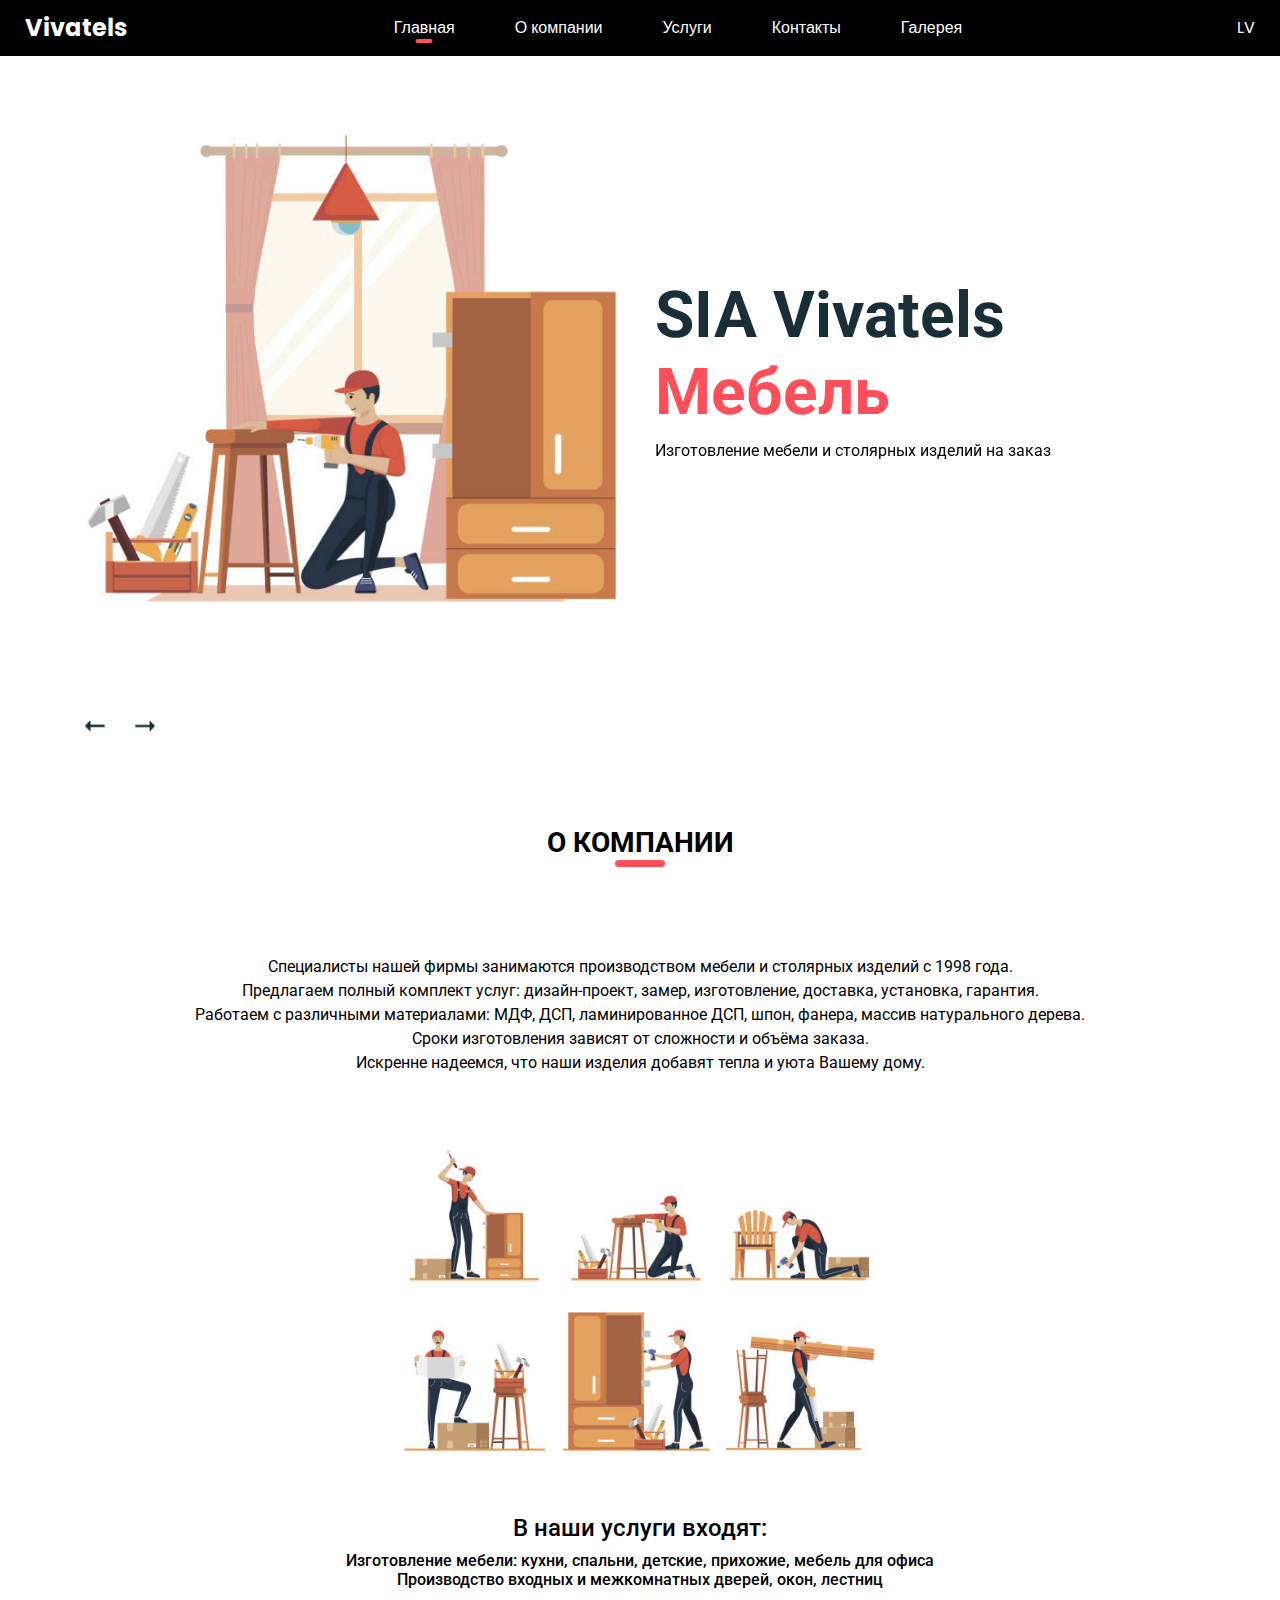
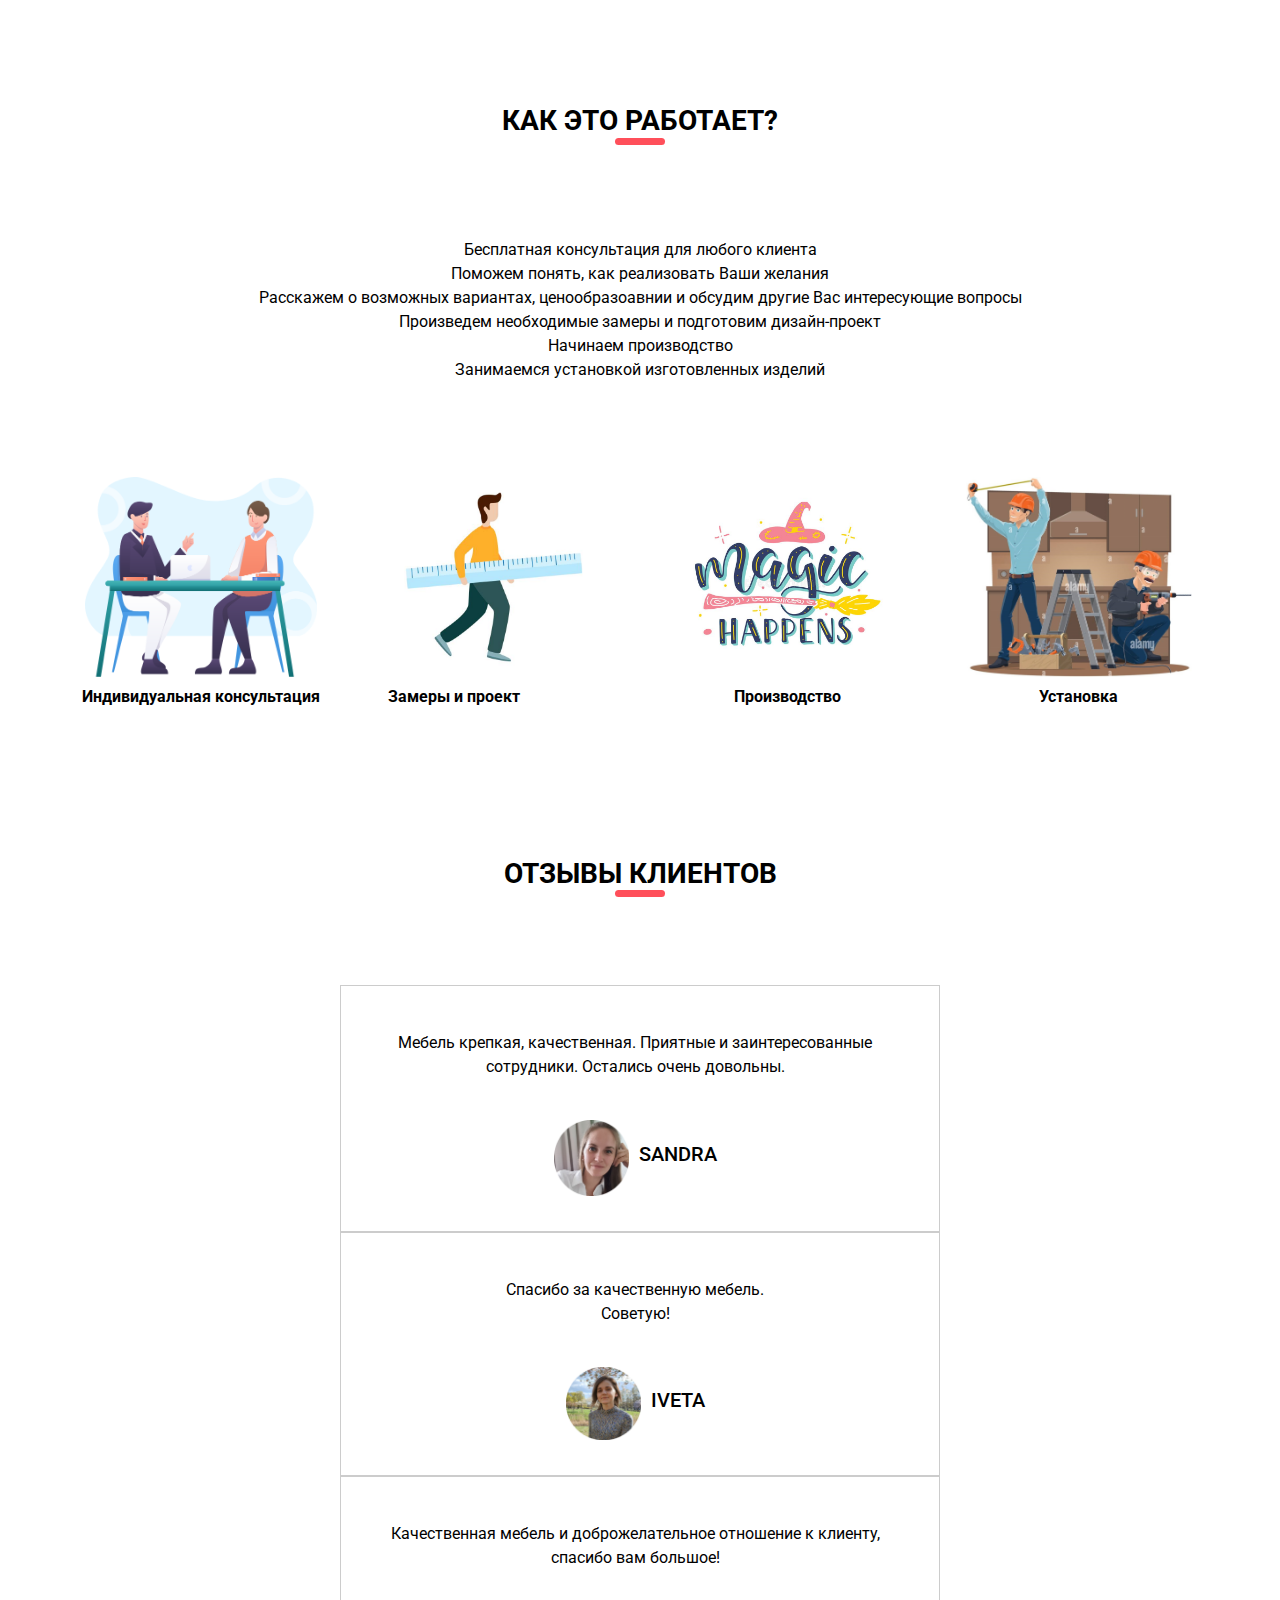
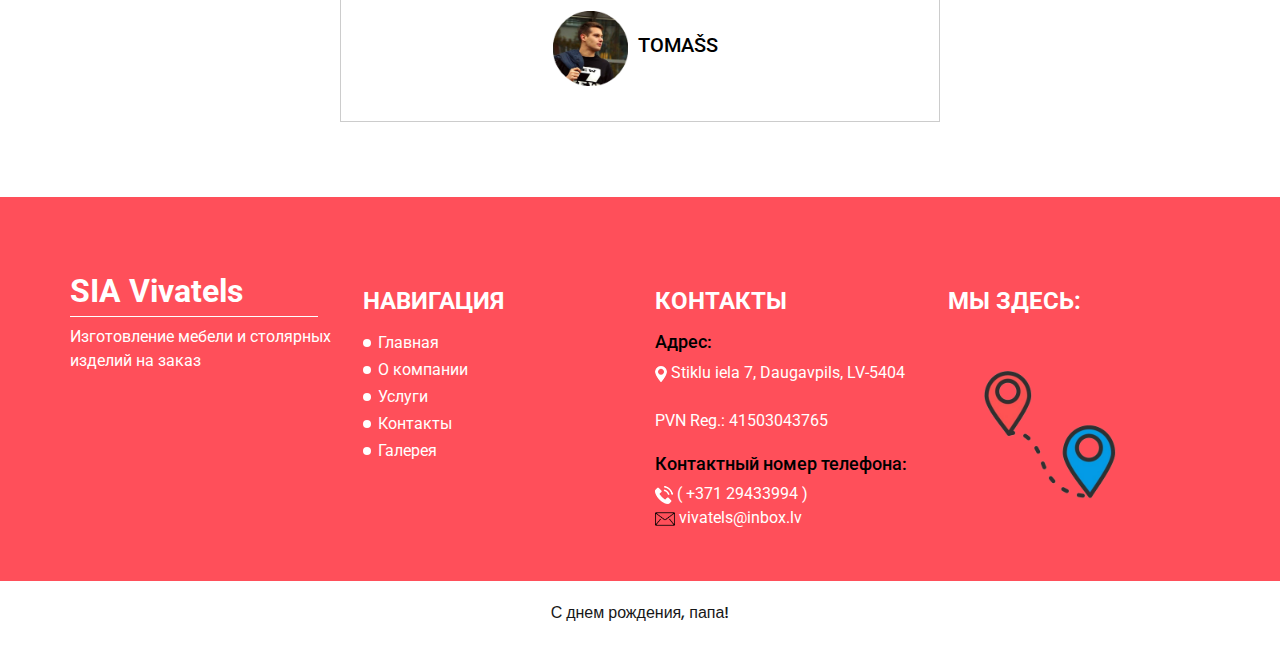
==== ru/index.html @ 7a16589d "File structure change" ====
<!DOCTYPE html>
<html>

<head>
  <!-- Basic -->
  <meta charset="utf-8" />
  <meta http-equiv="X-UA-Compatible" content="IE=edge" />
  <!-- Mobile Metas -->
  <meta name="viewport" content="width=device-width, initial-scale=1, shrink-to-fit=no" />
  <!-- Site Metas -->
  <meta name="keywords" content="" />
  <meta name="description" content="" />
  <meta name="author" content="" />

  <title>Vivatels: изготовление мебели</title>
  <link rel="shortcut icon" type="image/jpg" href="../images/favicon_io/favicon.ico"/>

  <!-- slider stylesheet -->
  <link rel="stylesheet" type="text/css"
    href="https://cdnjs.cloudflare.com/ajax/libs/OwlCarousel2/2.1.3/assets/owl.carousel.min.css" />

  <!-- bootstrap core css -->
  <link rel="stylesheet" type="text/css" href="../css/bootstrap.css" />

  <!-- fonts style -->
  <link href="https://fonts.googleapis.com/css?family=Poppins:400,700|Roboto:400,700&display=swap" rel="stylesheet">
  <!-- Custom styles for this template -->
  <link href="../css/style.css" rel="stylesheet" />
  <!-- responsive style -->
  <link href="../css/responsive.css" rel="stylesheet" />
  

</head>

<body>
  <div class="hero_area">
    <!-- header section strats -->
    <header class="header_section">
      <div class="container-fluid">
        <nav class="navbar navbar-expand-lg custom_nav-container ">
          <a class="navbar-brand" href="index.html">
            <span>
              Vivatels
            </span>
          </a>
          <button class="navbar-toggler ml-auto" type="button" data-toggle="collapse"
            data-target="#navbarSupportedContent" aria-controls="navbarSupportedContent" aria-expanded="false"
            aria-label="Toggle navigation">
            <span class="navbar-toggler-icon"></span>
          </button>

          <div class="collapse navbar-collapse" id="navbarSupportedContent">
            <div class="d-flex mx-auto flex-column flex-lg-row align-items-center">
              <ul class="navbar-nav  ">
                <li class="nav-item active">
                  <a class="nav-link" href="index.html"> Главная <span class="sr-only">(current)</span></a>
                </li>
                <li class="nav-item">
                  <a class="nav-link" href="about.html"> О компании </a>
                </li>
                <li class="nav-item">
                  <a class="nav-link" href="service.html"> Услуги </a>
                </li>
                <li class="nav-item">
                  <a class="nav-link" href="contact.html"> Контакты </a>
                </li>
                <li class="nav-item">
                  <a class="nav-link" href="gallery.html"> Галерея </a>
                </li>

              </ul>
            </div>
          </div>
          <form class="form-inline my-2 my-lg-0 ml-0 ml-lg-4 mb-3 mb-lg-0">
            <a href="../index.html">
            <label class="RULV">LV</label>
          </a>
          </form>
        </nav>
      </div>
    </header>
    <!-- end header section -->
    <!-- slider section -->
    <section class=" slider_section position-relative">
      <div id="carouselExampleControls" class="carousel slide" data-ride="carousel">
        <div class="carousel-inner">
          <div class="carousel-item active">
            <div class="slider_item-box layout_padding2">
              <div class="container">
                <div class="row">
                  <div class="col-md-6">
                    <div class="img-box">
                      <div>
                        <img src="../images/slider-img.jpg" alt="" class="" />
                      </div>
                    </div>
                  </div>
                  <div class="col-md-6">
                    <div class="detail-box">
                      <div>
                        <h1>
                          SIA Vivatels <br>
                          <span>
                            Мебель
                          </span>
                        </h1>
                        <p>
                          Изготовление мебели и столярных изделий на заказ
                        </p>
                      </div>
                    </div>
                  </div>
                </div>
              </div>
            </div>
          </div>
          <div class="carousel-item ">
            <div class="slider_item-box layout_padding2">
              <div class="container">
                <div class="row">
                  <div class="col-md-6">
                    <div class="img-box">
                      <div>
                        <img src="../images/slider-img.jpg" alt="" class="" />
                      </div>
                    </div>
                  </div>
                  <div class="col-md-6">
                    <div class="detail-box">
                      <div>
                        <h1>
                          Качество<br>
                          Аккуратность <br>
                          <span>
                            Индивидуальный подход
                          </span>
                        </h1>
                        <p>
                          Хотите узнать о возможностях, ценах и сроках?<br>
							            Звоните: +371 29433994 или +371 26102723
                        </p>
                      </div>
                    </div>
                  </div>
                </div>
              </div>
            </div>
          </div>
         
      </div>
      <div class="container">
        <div class="slider_nav-box">
          <!--
          <div class="btn-box">
            <a  href="#carouselExampleControls" role="button" data-slide="next">
              Подробнее...
            </a>
            <hr>
          </div>
          -->
          <div class="custom_carousel-control">
            <a class="carousel-control-prev" href="#carouselExampleControls" role="button" data-slide="prev">
              <span class="sr-only">Previous</span>
            </a>
            <a class="carousel-control-next" href="#carouselExampleControls" role="button" data-slide="next">
              <span class="sr-only">Next</span>
            </a>
          </div>
        </div>
      </div>
    </section>
    <!-- end slider section -->
  </div>
  <div class="bg">

    <!-- about section -->
    <section class="about_section layout_padding">
      <div class="container">
        <div class="custom_heading-container">
          <h3 class=" ">
            О компании
          </h3>
        </div>
        <p class="layout_padding2-top">
          Специалисты нашей фирмы занимаются производством мебели и столярных изделий с 1998 года.<br>
          Предлагаем полный комплект услуг: дизайн-проект, замер, изготовление, доставка, установка, гарантия.<br> 
          Работаем с различными материалами: МДФ, ДСП, ламинированное ДСП, шпон, фанера, массив натурального дерева.<br>
          Сроки изготовления зависят от сложности и объёма заказа.<br>
          Искренне надеемся, что наши изделия добавят тепла и уюта Вашему дому. <br>
        </p>

        <div class="img-box layout_padding2">
          <img src="../images/producer.jpg" alt="производство мебели">
        </div>

        <h4>В наши услуги входят:</h4>
        <h6 class="layout_padding2-bottom">
          Изготовление мебели: кухни, спальни, детские, прихожие, мебель для офиса<br>
          Производство входных и межкомнатных дверей, окон, лестниц
        </h6>
      </div>

    </section>


    <!-- end about section -->

    <!-- service section -->

    <section class="service_section layout_padding-bottom">
      <div class="container">
        <div class="custom_heading-container">
          <h3 class=" ">
            Как это работает?
          </h3>
        </div>
        <p class="">
          Бесплатная консультация для любого клиента <br>
          Поможем понять, как реализовать Ваши желания<br>
          Расскажем о возможных вариантах, ценообразоавнии и обсудим другие Вас интересующие вопросы<br>
          Произведем необходимые замеры и подготовим дизайн-проект<br>
          Начинаем производство<br>
		      Занимаемся установкой изготовленных изделий
        </p>
        <div class="service_container ">
          <div class="row">
            <div class="col-md-3">
              <div class="box b-1">
                <div class="img-box">
                  <img src="../images/personal-consultation.png" alt="Individuālā konsultācija">
                </div>
                <div class="detail-box">
                  <h6>
                    Индивидуальная консультация
                  </h6>
				    
                  <p>
                   
                  </p>
                 
                </div>
              </div>
            </div>
            <div class="col-md-3">
              <div class="box b-2">
                <div class="img-box">
                  <img src="../images/measure.jpg" alt="">
                </div>
                <div class="detail-box">
                  <h6>
                    Замеры и проект
                  </h6>
				   
                  <p>
                   
                  </p>
                  
                </div>
              </div>
            </div>
            <div class="col-md-3">
              <div class="box b-3">
                <div class="img-box">
                  <img src="../images/magic.jpg" alt="">
                </div>
                <div class="detail-box">
                  <h6>
                    Производство
                  </h6>
				   
                  <p>
                    
                  </p>
                  
                </div>
              </div>
            </div>
            <div class="col-md-3">
              <div class="box b-4">
                <div class="img-box">
                  <img src="../images/install.jpg" alt="">
                </div>
                <div class="detail-box">
                  <h6>
                    Установка
                  </h6>
				   
                  <p>
                    
                  </p>
                 
                </div>
              </div>
            </div>
          </div>
        </div>
      </div>
    </section>

    <!-- end service section -->


    <section class="client_section layout_padding-bottom">
      <div class="container">
        <div class="custom_heading-container">
          <h3 class=" ">
            Отзывы клиентов
          </h3>
        </div>
        <div class="layout_padding2-top">
		
		  <div class="client_container">
            <div class="detail-box">
              <p>
                Мебель крепкая, качественная. Приятные и заинтересованные сотрудники. Остались очень довольны.
              </p>
            </div>
            <div class="client_id">
              <div class="img-box">
                <img src="../images/Sandra.png" alt="">
              </div>
              <div class="name">
                <h5>
                  Sandra
                </h5>
              </div>
            </div>
          </div>
		  
          <div class="client_container">
            <div class="detail-box">
              <p>
                Спасибо за качественную мебель.<br>Советую!
              </p>
            </div>
            <div class="client_id">
              <div class="img-box">
                <img src="../images/Iveta.png" alt="">
              </div>
              <div class="name">
                <h5>
                  Iveta
                </h5>
              </div>
            </div>
          </div>
		  
		  <div class="client_container">
            <div class="detail-box">
              <p>
                Качественная мебель и доброжелательное отношение к клиенту, спасибо вам большое!
              </p>
            </div>
            <div class="client_id">
              <div class="img-box">
                <img src="../images/Tomass.png" alt="">
              </div>
              <div class="name">
                <h5>
                  Tomašs
                </h5>
              </div>
            </div>
          </div>
		  
        </div>
      </div>
    </section>
   <!-- info section -->
<section class="info_section layout_padding">
  <div class="container">
    <div class="row">

      <div class="col-md-3">

        <div class="info-logo">
          <h2>
            SIA Vivatels
          </h2>
          <p>
            Изготовление мебели и столярных изделий на заказ
          </p>
        </div>

      </div>

      <div class="col-md-3">
        <div class="info-nav">
          <h4>
            Навигация
          </h4>
          <ul>
            <li>
              <a href="index.html">
                Главная
              </a>
            </li>
            <li>
              <a href="about.html">
                О компании
              </a>
            </li>
            <li>
              <a href="service.html">
                Услуги
              </a>
            </li>
            <li>
              <a href="contact.html">
                Контакты
              </a>
            </li>
            <li>
              <a href="gallery.html">
                Галерея
              </a>
            </li>
          </ul>
        </div>
      </div>
      <div class="col-md-3">
        <div class="info-contact">
          <h4>
            Контакты
          </h4>
          <div class="location">
            <h6>
              Адрес:
            </h6>
            <a href="https://www.google.com/maps/place/SIA+Vivatels/@55.8709194,26.5593702,17z/data=!4m12!1m6!3m5!1s0x46c295a8ee95d4f1:0xb85a6a1038e2b0cc!2sSIA+Vivatels!8m2!3d55.8708924!4d26.5616801!3m4!1s0x46c295a8ee95d4f1:0xb85a6a1038e2b0cc!8m2!3d55.8708924!4d26.5616801"
            target="_blank">
              <img src="../images/location.png" alt="">
              <span>
                Stiklu iela 7, Daugavpils, LV-5404<br><br>
      PVN Reg.: 41503043765
              </span>
            </a>
          </div>
          <div class="call">
            <h6>
              Контактный номер телефона:
            </h6>
            <a href="tel:+37129433994">
              <img src="../images/telephone.png" alt="">
              <span>
                ( +371 29433994 )
              </span>
            </a>
            <br>
            <a href="mailto:vivatels@inbox.lv?subject=vivatels.lv&body=Labdien!%0D%0A...">
              <img src="../images/email.png" alt="" width="20px" height="20px">
              <span>
                vivatels@inbox.lv
              </span>
            </a>
          </div>
        </div>
      </div>

      <div class="col-md-3">
        <a href="https://www.google.com/maps/place/SIA+Vivatels/@55.8709194,26.5593702,17z/data=!4m12!1m6!3m5!1s0x46c295a8ee95d4f1:0xb85a6a1038e2b0cc!2sSIA+Vivatels!8m2!3d55.8708924!4d26.5616801!3m4!1s0x46c295a8ee95d4f1:0xb85a6a1038e2b0cc!8m2!3d55.8708924!4d26.5616801"
        target="_blank">
        <h4>
          Мы здесь:
        </h4>
          <img src="../images/route.png" alt="Route png" height="200px">
        </a>
       </div>

    </div>
  </div>
</section>

<!-- end info_section -->

    <!-- footer section -->
    <section class="container-fluid footer_section">
	
      <p>
       С днем рождения, папа!
      </p>
    </section>
    <!-- footer section -->

    <script type="text/javascript" src="../js/jquery-3.4.1.min.js"></script>
    <script type="text/javascript" src="../js/bootstrap.js"></script>
</body>

</html>
---- css/style.css ----
body {
  font-family: 'Roboto', sans-serif;
  color: #000000;
  background-color: #ffffff;
}

.layout_padding {
  padding-top: 75px;
}

.layout_padding2 {
  padding: 45px 0;
}

.layout_padding2-top {
  padding-top: 45px;
}

.layout_padding2-bottom {
  padding-bottom: 45px;
}

.layout_padding-top {
  padding-top: 75px;
}

.layout_padding-bottom {
  padding-bottom: 75px;
}

.custom_heading-container {
  display: -webkit-box;
  display: -ms-flexbox;
  display: flex;
  -webkit-box-pack: center;
      -ms-flex-pack: center;
          justify-content: center;
}

.custom_heading-container h3 {
  text-transform: uppercase;
  font-weight: bold;
  color: #000000;
  position: relative;
}

.custom_heading-container h3::before {
  content: "";
  position: absolute;
  bottom: -7px;
  left: 50%;
  width: 50px;
  height: 7px;
  -webkit-transform: translateX(-50%);
          transform: translateX(-50%);
  background-color: #ff4f5a;
  border-radius: 15px;
}

.btn-box {
  display: -webkit-box;
  display: -ms-flexbox;
  display: flex;
  -webkit-box-align: center;
      -ms-flex-align: center;
          align-items: center;
  -webkit-box-pack: center;
      -ms-flex-pack: center;
          justify-content: center;
  font-family: "Poppins", sans-serif;
}

.btn-box a {
  color: #1d1d1d;
  margin-right: 15px;
  font-size: 18px;
}

.btn-box hr {
  width: 75px;
  height: 1.2px;
  border: none;
  background-color: #464646;
  margin: 0;
}

/*header section*/
.sub_page .hero_area {
  height: auto;
}

.hero_area.sub_pages {
  height: auto;
}

.header_section {
  background-color: #000000;
  font-family: "Poppins", sans-serif;
}

.header_section .container-fluid {
  padding-right: 25px;
  padding-left: 25px;
}

.header_section .nav_container {
  margin: 0 auto;
}

.RULV {
  color:#ffffff;
}

.RULV:hover {
  color:#ff4f5a;
}

.custom_nav-container .navbar-nav .nav-item .nav-link {
  padding: 10px 30px;
  color: #ffffff;
  text-align: center;
  position: relative;
}

.custom_nav-container .navbar-nav .nav-item .nav-link::before {
  content: "";
  display: none;
  position: absolute;
  bottom: 7px;
  left: 50%;
  width: 17px;
  height: 4px;
  -webkit-transform: translateX(-50%);
          transform: translateX(-50%);
  background-color: #ff4f5a;
  border-radius: 5px;
}

.custom_nav-container .navbar-nav .nav-item .nav-link:hover::before {
  display: block;
}

.custom_nav-container .navbar-nav .nav-item.active a::before {
  display: block;
}

a,
a:hover,
a:focus {
  text-decoration: none;
}

a:hover,
a:focus {
  color: initial;
}

.btn,
.btn:focus {
  outline: none !important;
  -webkit-box-shadow: none;
          box-shadow: none;
}

.custom_nav-container .nav_search-btn {
  background-image: url(../images/search-icon.png);
  background-size: 22px;
  background-repeat: no-repeat;
  background-position-y: 7px;
  width: 35px;
  height: 35px;
  padding: 0;
  border: none;
}

.navbar-brand {
  display: -webkit-box;
  display: -ms-flexbox;
  display: flex;
  -webkit-box-align: center;
      -ms-flex-align: center;
          align-items: center;
}

.navbar-brand img {
  width: 45px;
  margin-right: 5px;
}

.navbar-brand span {
  font-weight: bold;
  font-size: 24px;
  color: #ffffff;
}

.custom_nav-container {
  z-index: 99999;
  padding: 5px 0;
}

.custom_nav-container .navbar-toggler {
  outline: none;
}

.custom_nav-container .navbar-toggler .navbar-toggler-icon {
  background-image: url(../images/menu.png);
  background-size: 42px;
}

/*end header section*/
/* slider section */
.slider_section .row {
  -webkit-box-align: center;
      -ms-flex-align: center;
          align-items: center;
}

.slider_section .img-box img {
  width: 100%;
}

.slider_section .detail-box h1 {
  font-weight: bold;
  font-size: 4rem;
  color: #1a2e35;
}

.slider_section .detail-box h1 span {
  color: #ff4f5a;
}

.slider_section .slider_nav-box {
  display: -webkit-box;
  display: -ms-flexbox;
  display: flex;
  -webkit-box-pack: justify;
      -ms-flex-pack: justify;
          justify-content: space-between;
  -webkit-box-align: center;
      -ms-flex-align: center;
          align-items: center;
}

.slider_section .slider_nav-box .custom_carousel-control {
  display: -webkit-box;
  display: -ms-flexbox;
  display: flex;
}

.slider_section .carousel-control-prev,
.slider_section .carousel-control-next {
  position: unset;
  width: 50px;
  height: 50px;
  opacity: 1;
  background-repeat: no-repeat;
  background-size: 20px;
  background-position: center;
}

.slider_section .carousel-control-prev {
  left: 2%;
  background-image: url(../images/left-arrow-black.png);
}

.slider_section .carousel-control-prev:hover {
  background-image: url(../images/left-arrow.png);
}

.slider_section .carousel-control-next {
  right: 2%;
  background-image: url(../images/right-arrow-black.png);
}

.slider_section .carousel-control-next:hover {
  background-image: url(../images/right-arrow.png);
}

/* end slider section */
.bg {
  background-image: url(../images/bg.jpg);
  background-size: cover;
}

.about_section {
  text-align: center;
}

.about_section .img-box img {
  width: 500px;
}

.service_section {
  text-align: center;
  position: relative;
}

.service_section .custom_heading-container {
  margin-top: 70px;
  margin-bottom: 15px;
}

.service_section .service_container {
  padding: 45px 0 45px 0;
}

.service_section .box.b-2 .detail-box {
  width: 60%;
  text-align: right;
 /* overflow: hidden;*/
}

.service_section .box.b-2 .detail-box p {
  height: 52px;
 /* overflow: hidden;*/
}

.service_section .box.b-2 .detail-box a {
  min-width: 100px;
}

.service_section .box.b-3 .detail-box {
  width: 70%;
  margin-left: auto;
 /* overflow: hidden;*/
  text-align: left;
}

.service_section .box.b-3 .detail-box p {
  height: 52px;
 /* overflow: hidden;*/
}

.service_section .box.b-3 .detail-box a {
  min-width: 100px;
}

.service_section .img-box img {
  height: 200px;
}

.service_section .detail-box {
  height: 50px;
  margin-top: 10px;
}

.service_section .detail-box h6 {
  font-weight: bold;
}

.service_section .detail-box .btn-box a {
  color: #ff4f5a;
}

.service_section .detail-box .btn-box hr {
  background-color: #ff4f5a;
}

.service_section p{
  margin-top: 50px;
  margin-bottom: 50px;
}

.work_section {
  background-color: #ff4f5a;
}

.work_section .custom_heading-container h3 {
  color: #ffffff;
}

.work_section .custom_heading-container h3::before {
  background-color: #ffffff;
}

.work_section .work_container {
  display: -webkit-box;
  display: -ms-flexbox;
  display: flex;
  -webkit-box-pack: center;
      -ms-flex-pack: center;
          justify-content: center;
  text-align: center;
  -ms-flex-wrap: wrap;
      flex-wrap: wrap;
  padding: 45px 0;
}

.work_section .work_container .box {
  width: 275px;
  height: 275px;
  display: -webkit-box;
  display: -ms-flexbox;
  display: flex;
  -webkit-box-orient: vertical;
  -webkit-box-direction: normal;
      -ms-flex-direction: column;
          flex-direction: column;
  -webkit-box-align: center;
      -ms-flex-align: center;
          align-items: center;
  padding: 35px 0 20px 0;
  background-color: #ffffff;
  border-radius: 5px;
  margin: 45px 10px;
  -webkit-box-shadow: 0 0 8px 0px rgba(0, 0, 0, 0.1);
          box-shadow: 0 0 8px 0px rgba(0, 0, 0, 0.1);
}

.work_section .work_container .box .img-box {
  width: 150px;
}

.work_section .work_container .box .img-box img {
  width: 100%;
}

.work_section .work_container .box .name {
  margin-top: 10px;
}

.work_section .work_container .box.b-1, .work_section .work_container .box.b-3 {
  -webkit-animation: odd-box-animate 2s infinite;
          animation: odd-box-animate 2s infinite;
}

.work_section .work_container .box.b-2, .work_section .work_container .box.b-4 {
  -webkit-animation: even-box-animate 2s infinite;
          animation: even-box-animate 2s infinite;
}

@-webkit-keyframes odd-box-animate {
  0% {
    -webkit-transform: translateY(45px);
            transform: translateY(45px);
  }
  50% {
    -webkit-transform: translateY(-45px);
            transform: translateY(-45px);
  }
  100% {
    -webkit-transform: translateY(45px);
            transform: translateY(45px);
  }
}

@keyframes odd-box-animate {
  0% {
    -webkit-transform: translateY(45px);
            transform: translateY(45px);
  }
  50% {
    -webkit-transform: translateY(-45px);
            transform: translateY(-45px);
  }
  100% {
    -webkit-transform: translateY(45px);
            transform: translateY(45px);
  }
}

@-webkit-keyframes even-box-animate {
  0% {
    -webkit-transform: translateY(-45px);
            transform: translateY(-45px);
  }
  50% {
    -webkit-transform: translateY(45px);
            transform: translateY(45px);
  }
  100% {
    -webkit-transform: translateY(-45px);
            transform: translateY(-45px);
  }
}

@keyframes even-box-animate {
  0% {
    -webkit-transform: translateY(-45px);
            transform: translateY(-45px);
  }
  50% {
    -webkit-transform: translateY(45px);
            transform: translateY(45px);
  }
  100% {
    -webkit-transform: translateY(-45px);
            transform: translateY(-45px);
  }
}

.work_section .btn-box a {
  color: #ffffff;
}

.work_section .btn-box hr {
  background-color: #ffffff;
}

.contact_section input,
.contact_section select {
  width: 100%;
  border: 0;
  padding: 12px 12px;
  background-color: #f2f2f2;
  outline: none;
  margin: 10px 0;
}

.contact_section button{
  margin-bottom: 50px;
}

.contact_section input::-webkit-input-placeholder,
.contact_section select::-webkit-input-placeholder {
  color: #3a3a3a;
}

.contact_section input:-ms-input-placeholder,
.contact_section select:-ms-input-placeholder {
  color: #3a3a3a;
}

.contact_section input::-ms-input-placeholder,
.contact_section select::-ms-input-placeholder {
  color: #3a3a3a;
}

.contact_section input::placeholder,
.contact_section select::placeholder {
  color: #3a3a3a;
}

.contact_section button {
  background-color: #ff4f5a;
  padding: 12px 55px;
  outline: none;
  border: none;
  border: 1px solid #ff4f5a;
  color: #fff;
  margin-top: 25px;
}

.contact_section button:hover {
  color: #ff4f5a;
  background-color: transparent;
}

.client_section .client_container {
  display: -webkit-box;
  display: -ms-flexbox;
  display: flex;
  -webkit-box-orient: vertical;
  -webkit-box-direction: normal;
      -ms-flex-direction: column;
          flex-direction: column;
  -webkit-box-align: center;
      -ms-flex-align: center;
          align-items: center;
  width: 600px;
  border: 1px solid #cccccc;
  padding: 45px 35px 35px 25px;
  background-color: #ffffff;
  margin: 0 auto;
}

.client_section .client_container .detail-box p {
  text-align: center;
}

.client_section .client_container .client_id {
  display: -webkit-box;
  display: -ms-flexbox;
  display: flex;
  -webkit-box-align: center;
      -ms-flex-align: center;
          align-items: center;
  margin-top: 25px;
}

.client_section .client_container .client_id .img-box {
  width: 75px;
  margin-right: 10px;
}

.client_section .client_container .client_id .img-box img {
  width: 100%;
}

.client_section .client_container .client_id .name h5 {
  text-transform: uppercase;
}

.client_section .client_container .client_id .name h6 {
  color: #ff4f5a;
}

.info_section {
  background-color: #ff4f5a;
  color: #ffffff;
}

.info_section .container{
  padding-bottom: 50px;
}

.info_section a {
  color: #ffffff;
}

.info_section h4 {
  text-transform: uppercase;
  margin-top: 15px;
  margin-bottom: 15px;
  font-weight: bold;
}

.info_section .info-logo h2 {
  font-weight: bold;
  font-size: 2rem;
  border-bottom: 1px solid #ffffff;
  padding-bottom: 5px;
  margin-right: 15px;
}

.info_section .info-nav ul {
  padding-left: 15px;
}

.info_section .info-nav ul li {
  list-style-type: none;
  position: relative;
  margin: 3px 0;
}

.info_section .info-nav ul li::before {
  content: "";
  width: 8px;
  height: 8px;
  background-color: #ffffff;
  position: absolute;
  top: 50%;
  left: -15px;
  -webkit-transform: translateY(-50%);
          transform: translateY(-50%);
  border-radius: 100%;
}

.info_section .info-contact h6 {
  color: #000000;
  font-size: 18px;
}

.info_section .info-contact .call {
  margin-top: 20px;
}

.info_section .discover ul {
  padding: 0;
}

.info_section .discover ul li {
  list-style-type: none;
  margin: 5px 0;
}

/* footer section*/
.footer_section {
  background-color: #ffffff;
  padding: 20px;
  font-family: "Poppins", sans-serif;
  font-weight: 500;
}

.footer_section p {
  color: #171717;
  margin: 0;
  text-align: center;
}

.footer_section a {
  color: #171717;
}

/* end footer section*/

/* gallery section*/

.gallery img
{
   
   max-height: 400px;
   max-width: 370px;
   border-radius: 10%;
   padding: 7px;
   transition: 0.5s;
   cursor: pointer;
}

.gallery img:hover
{
   transform: scale(1.1);
}

.gallery {
  margin: 30px auto;
  width: 100%;
  display: grid;
  grid-template-columns: repeat(3,1fr);
  margin-bottom: 50px;
}

.top-content{
  background-color: lightgray;
  border-radius: 5%;
  height: 60px;
  
  border-radius: 5px;
  box-shadow: 3px 3px 5px lightslategray;
  padding-bottom: 50px;
}

h3{
  margin-bottom: 50px;
}

.top-content label{
  display: inline-block;
  height: 100%;
  padding: 0 0px;
  margin: 0 50px;
  line-height: 60px;
  align-items: center;
  font-size: 15px;
  cursor: pointer;
  transition: .3s;
  font-weight: bold;
}

.top-content label:hover{
  color:white;
}

.pic{
  position: relative;
  
}

.pic img{
  width: 100%;
  height: 100%;
}


/* end gallery section*/
/*# sourceMappingURL=style.css.map */
---- css/responsive.css ----
@media (max-width: 1520px) {
    .gallery {
        grid-template-columns: repeat(2,1fr);
      }
        .top-content{
            display: grid;
            grid-template-columns: repeat(3,1fr);
            height: 100px;
            width: 80%;
            margin: auto;
            margin-bottom: 30px;
          }
          
    .top-content label{
        display: grid;
        height: 20%;
        line-height: 30px;
        padding: 5px;
    
      }
}

@media (max-width: 992px) {
    h6{
        /*
            for about page
        */
        text-align: center;
    }
    .gallery {
        grid-template-columns: repeat(2,1fr);
      }
        .top-content{
            display: grid;
            grid-template-columns: repeat(2,1fr);
            height: 130px;
            width: 90%;
            margin: auto;
            margin-bottom: 30px;
          }
          
    .top-content label{
        display: grid;
        height: 20%;
        line-height: 20px;
        padding: 5px;
    
      }

    .custom_nav-container .nav_search-btn {
        display: none;
    }

    .service_section::before {
        bottom: 45px;
    }

    .service_section .service_container {
        padding: 45px 0 125px 0;
    }



    .service_section .box.b-2 .detail-box {
        width: auto;
    }

    .service_section .box.b-3 .detail-box {
        width: auto;
    }


}

@media (max-width: 768px) {
    .slider_section .detail-box {
        text-align: center;
        margin-top: 25px;
    }

    .info_section .col-md-3 {
        text-align: center;
    }

    .info_section .col-md-3:not(:nth-last-child(1)) {
        margin-bottom: 35px;
    }

    .service_section .box.b-1 .detail-box {
        text-align: left;
    }

    .service_section .box.b-4 .detail-box {
        text-align: right;
    }

    .service_section .box {
        margin: 25px 0;
    }

    .info_section .info-nav ul {
        display: flex;
        flex-direction: column;
        align-items: center;
    }

    .client_section .client_container {
        width: 100%;
    }
}

@media (max-width: 576px) {

.gallery {
    grid-template-columns: repeat(1,1fr);
  }
    .top-content{
        display: grid;
        grid-template-columns: repeat(1,1fr);
        height: 180px;
        width: 60%;
        margin: auto;
        margin-bottom: 30px;
      }
      
.top-content label{
    display: grid;
    height: 20%;
    line-height: 20px;

  }
    .slider_section .detail-box h1 {
        font-size: 3.5rem;
    }

    .about_section .img-box img {
        width: 100%;
    }

    @keyframes odd-box-animate {
        0% {
            transform: translateY(25px);
        }

        50% {
            transform: translateY(-25px);
        }

        100% {
            transform: translateY(25px);
        }
    }

    @keyframes even-box-animate {
        0% {
            transform: translateY(-25px);
        }

        50% {
            transform: translateY(25px);
        }

        100% {
            transform: translateY(-25px);
        }
    }

    .work_section .work_container .box.b-1,
    .work_section .work_container .box.b-3,
    .work_section .work_container .box.b-2,
    .work_section .work_container .box.b-4 {
        animation-duration: 1.5s;
    }
}

@media (max-width: 480px) {}

@media (max-width: 420px) {
    
    .slider_section .detail-box h1 {
        font-size: 3rem;
    }

    .custom_heading-container h3 {

        text-transform: uppercase;
        font-weight: bold;
        color: #000000;
        position: relative;

    }

    .custom_heading-container h3 {
        font-size: 1.5rem;
    }
}

@media (max-width: 360px) {
    
}

@media (min-width: 1200px) {
    .container {
        max-width: 1170px;
    }
}
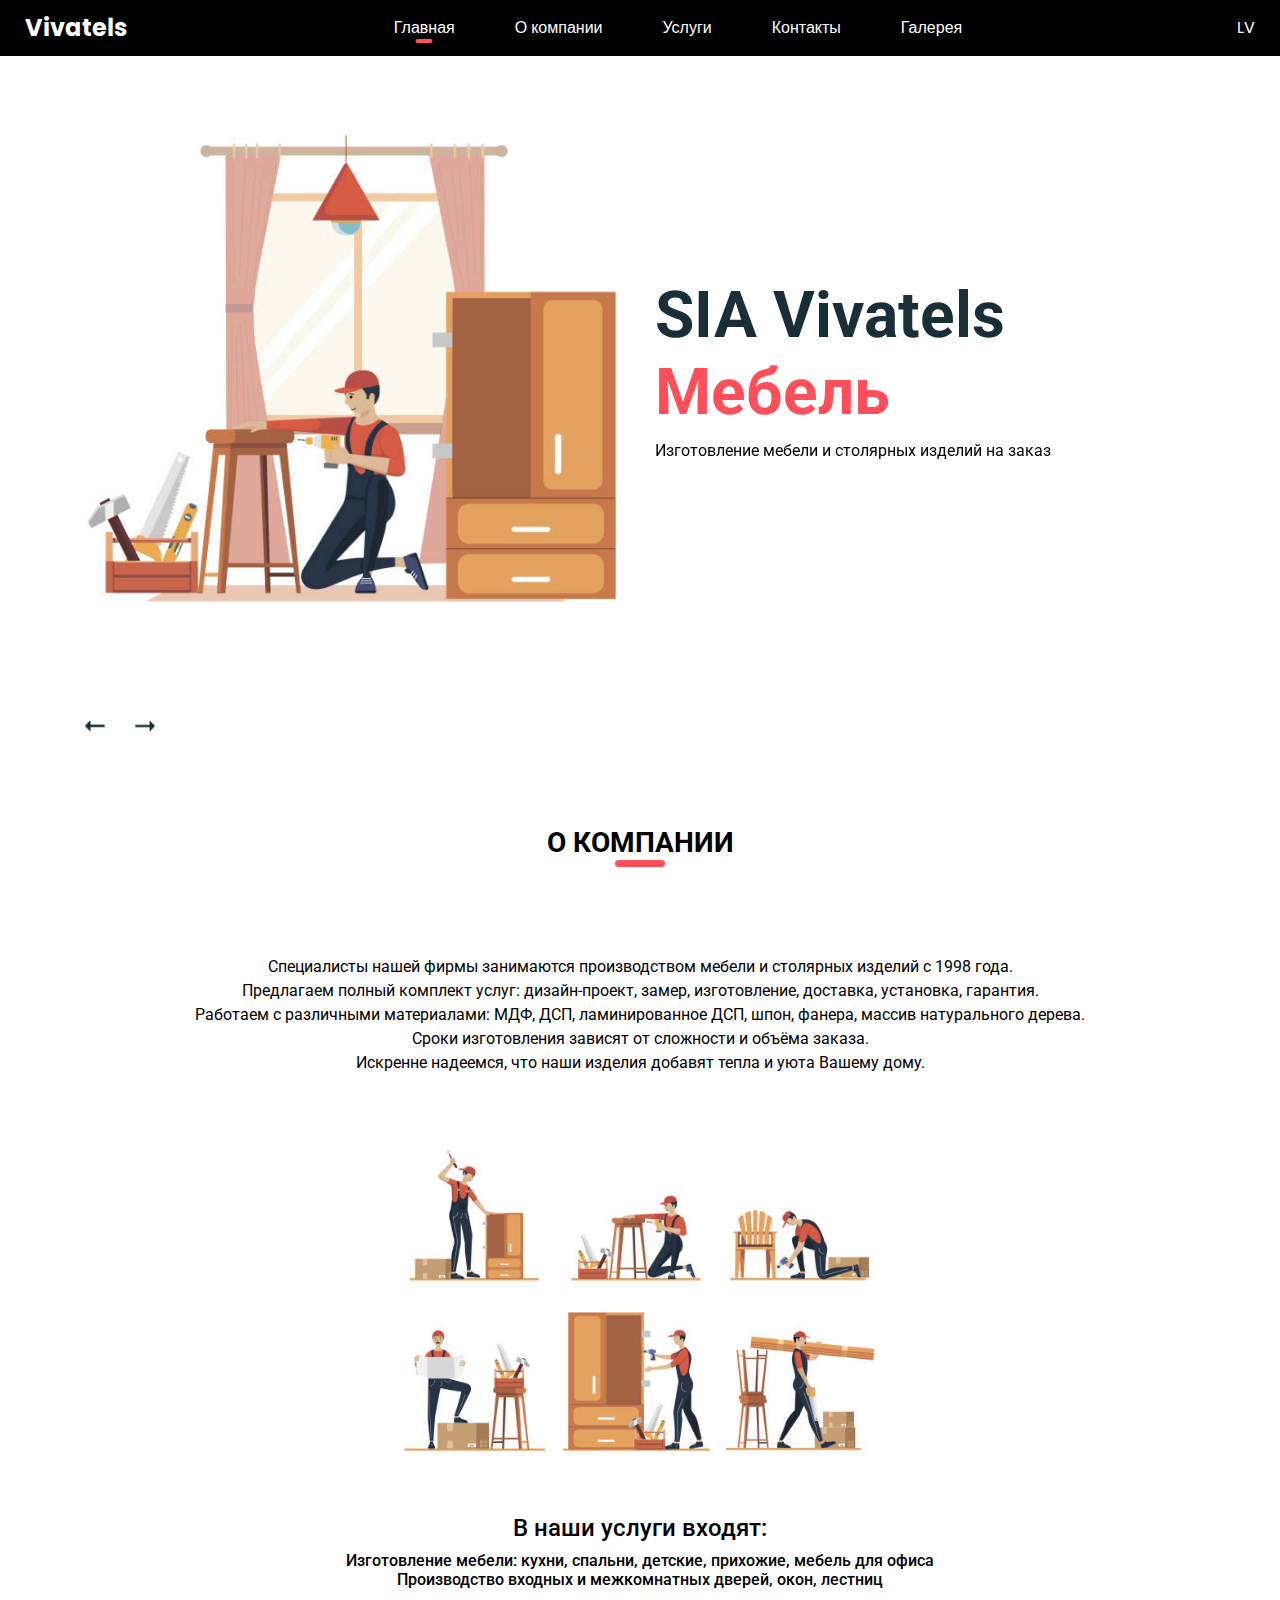
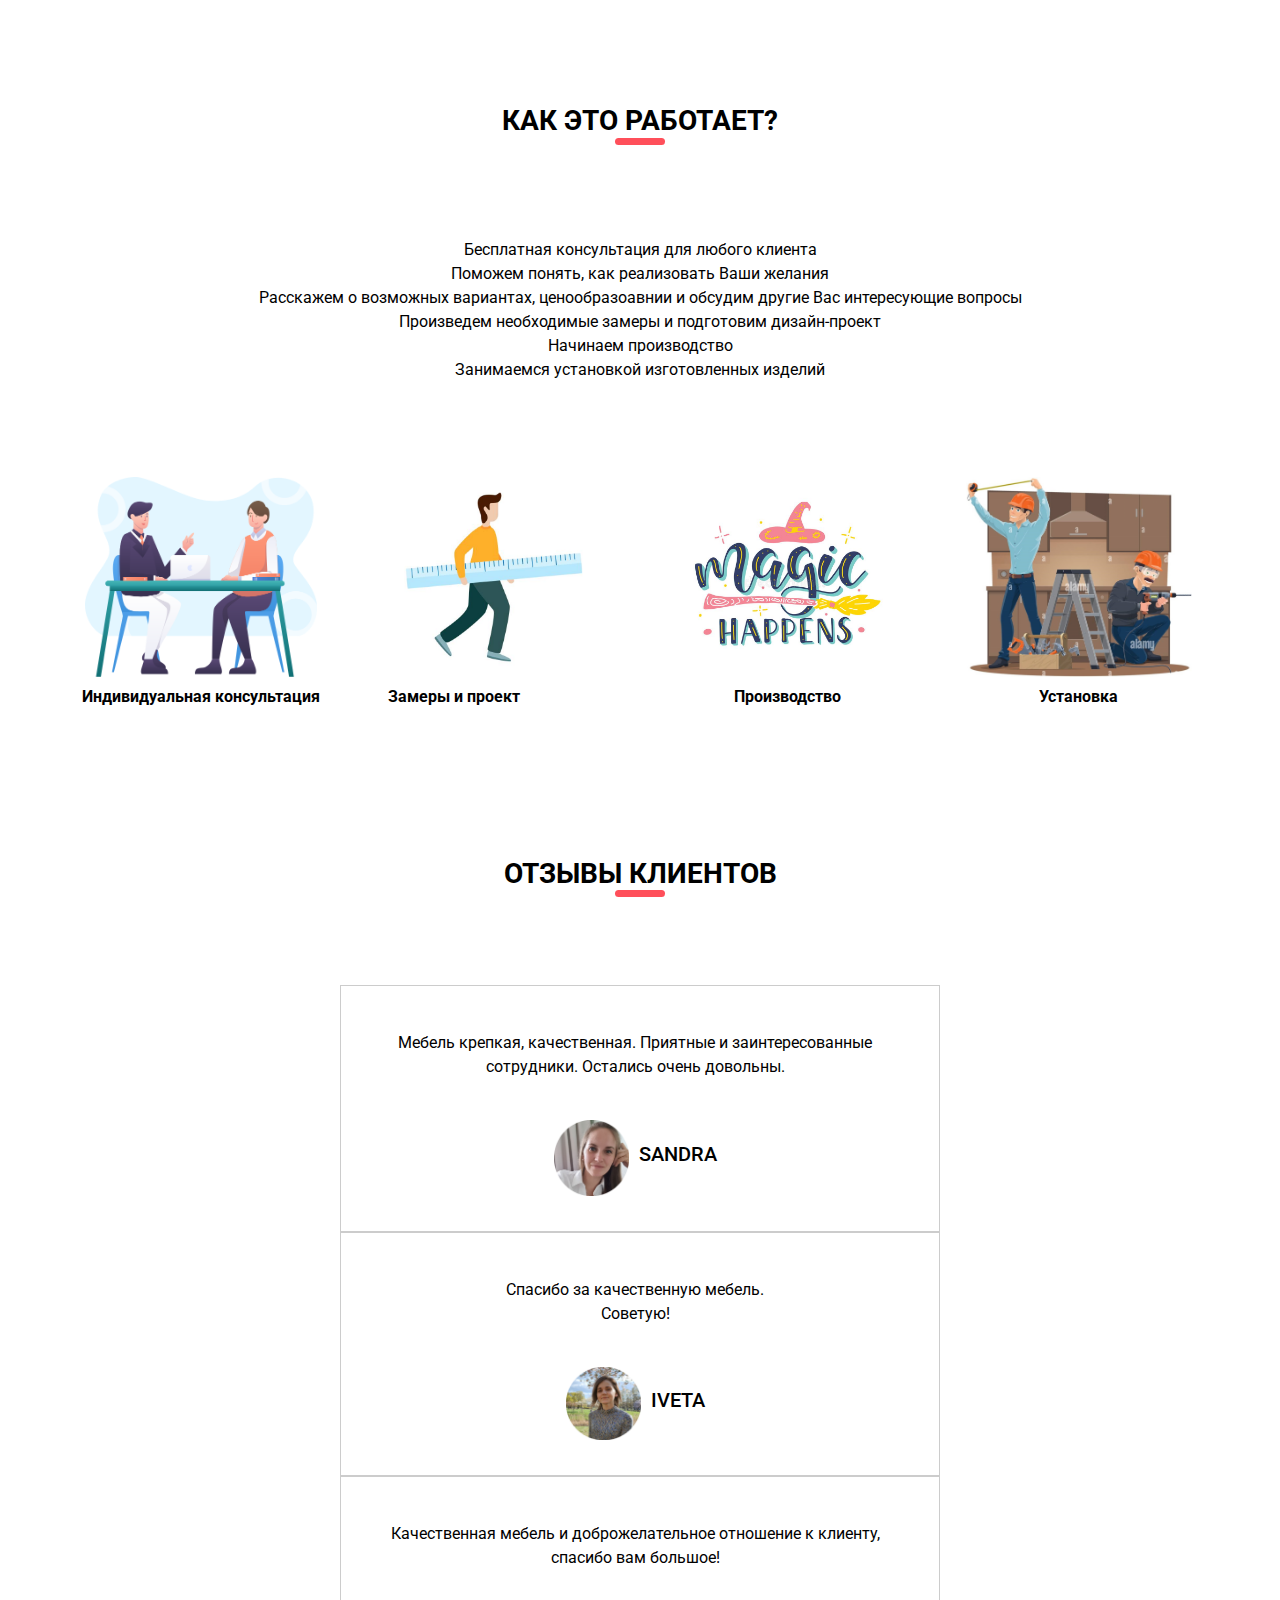
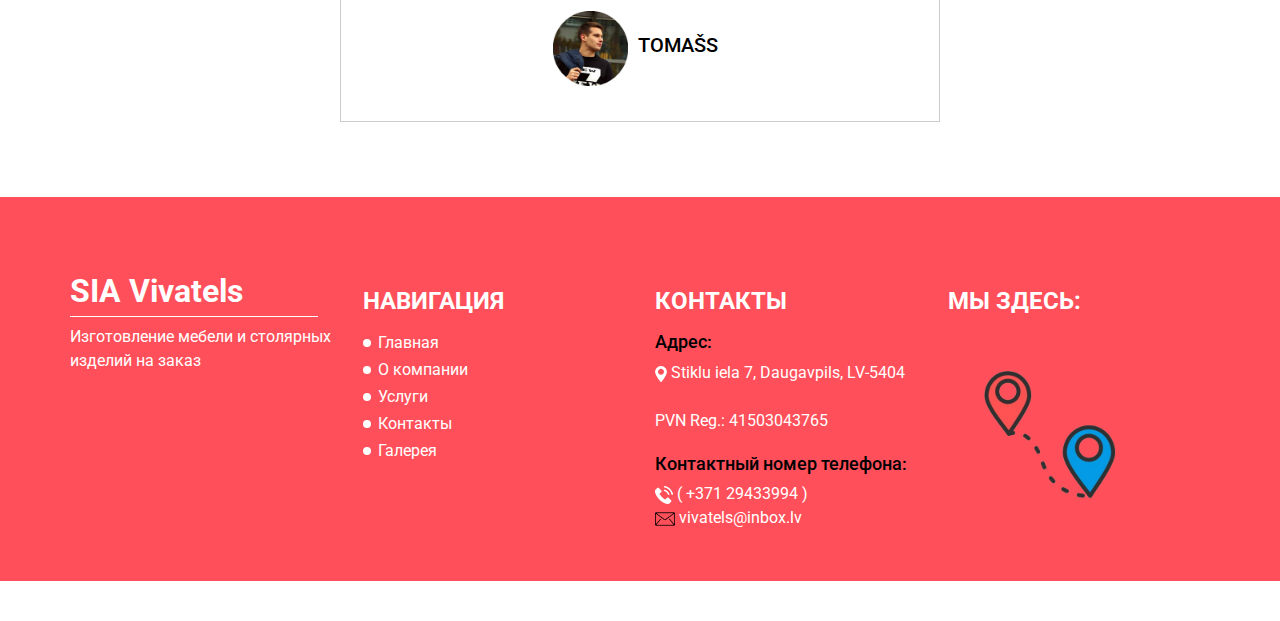
==== commit 7911c9dd: ""Happy Birthday, Dad!" removed" ====
--- a/ru/index.html
+++ b/ru/index.html
@@ -477,7 +477,7 @@
     <section class="container-fluid footer_section">
 	
       <p>
-       С днем рождения, папа!
+       
       </p>
     </section>
     <!-- footer section -->
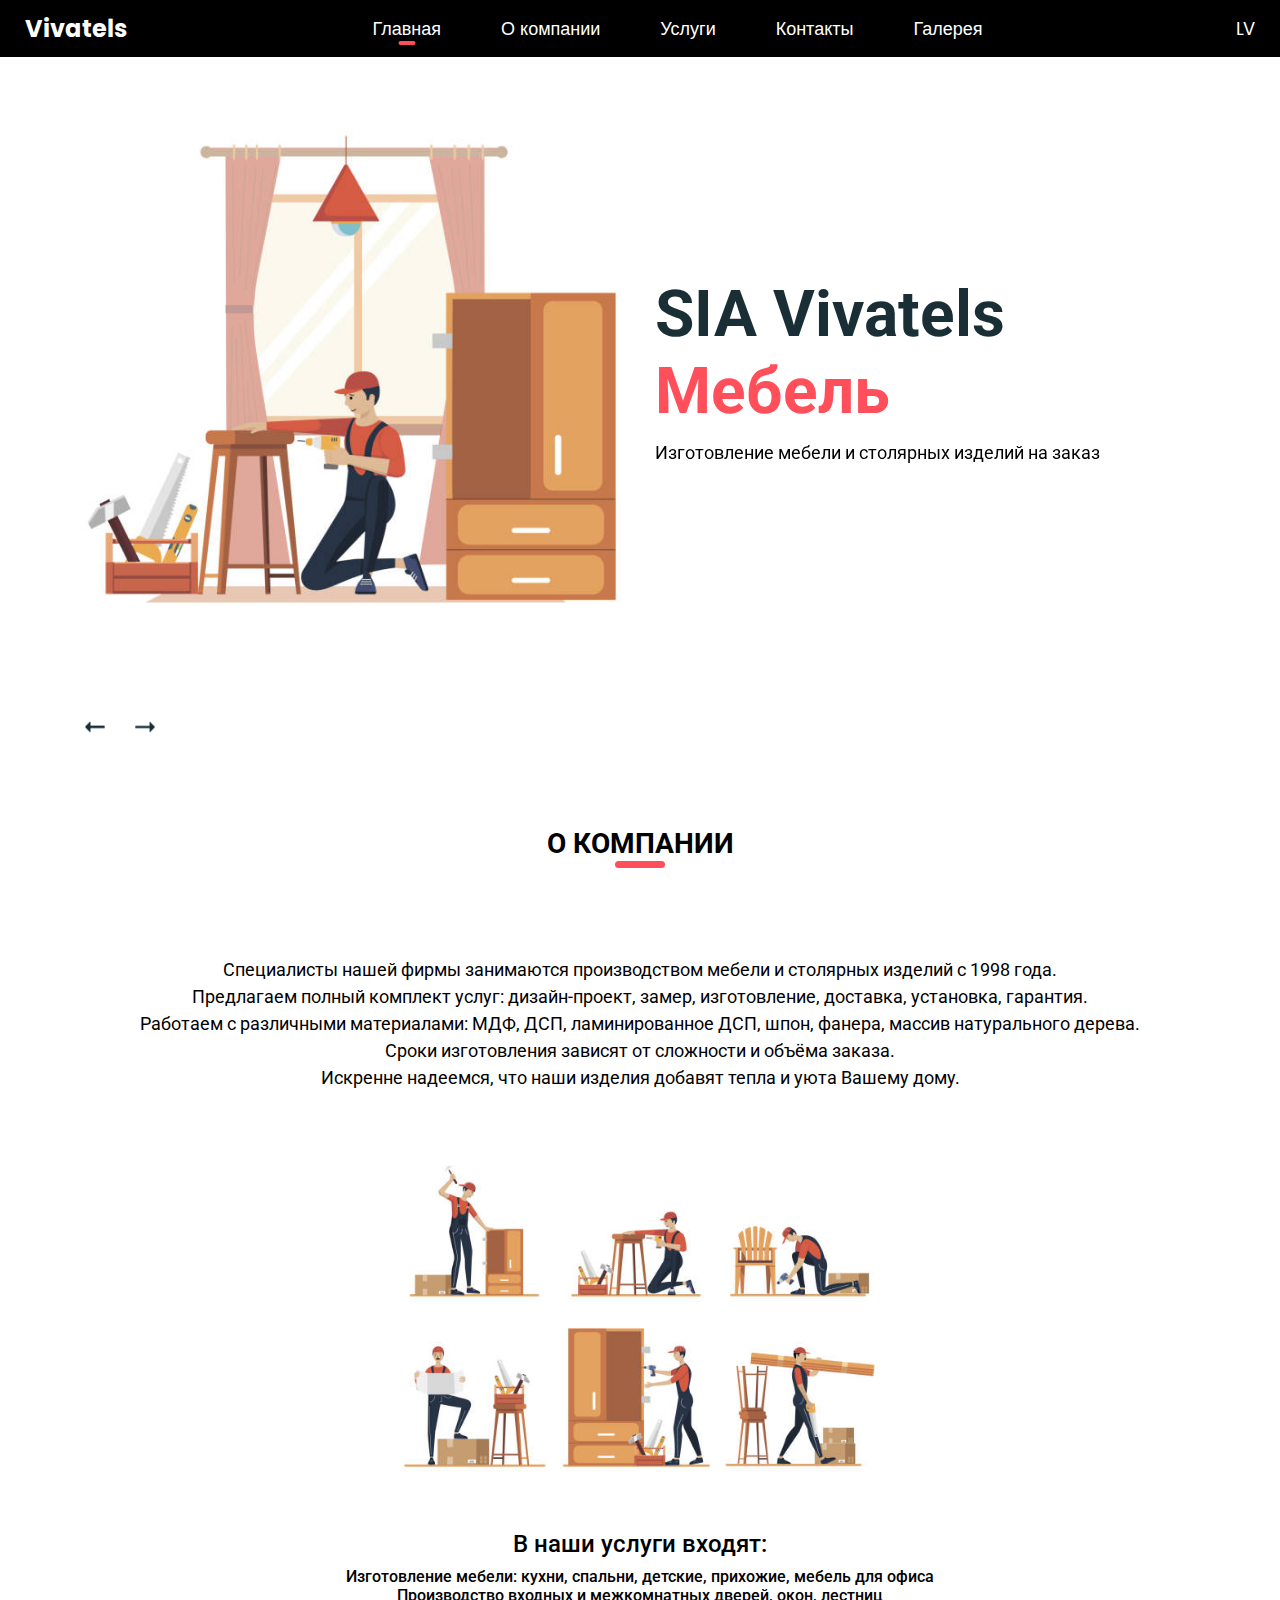
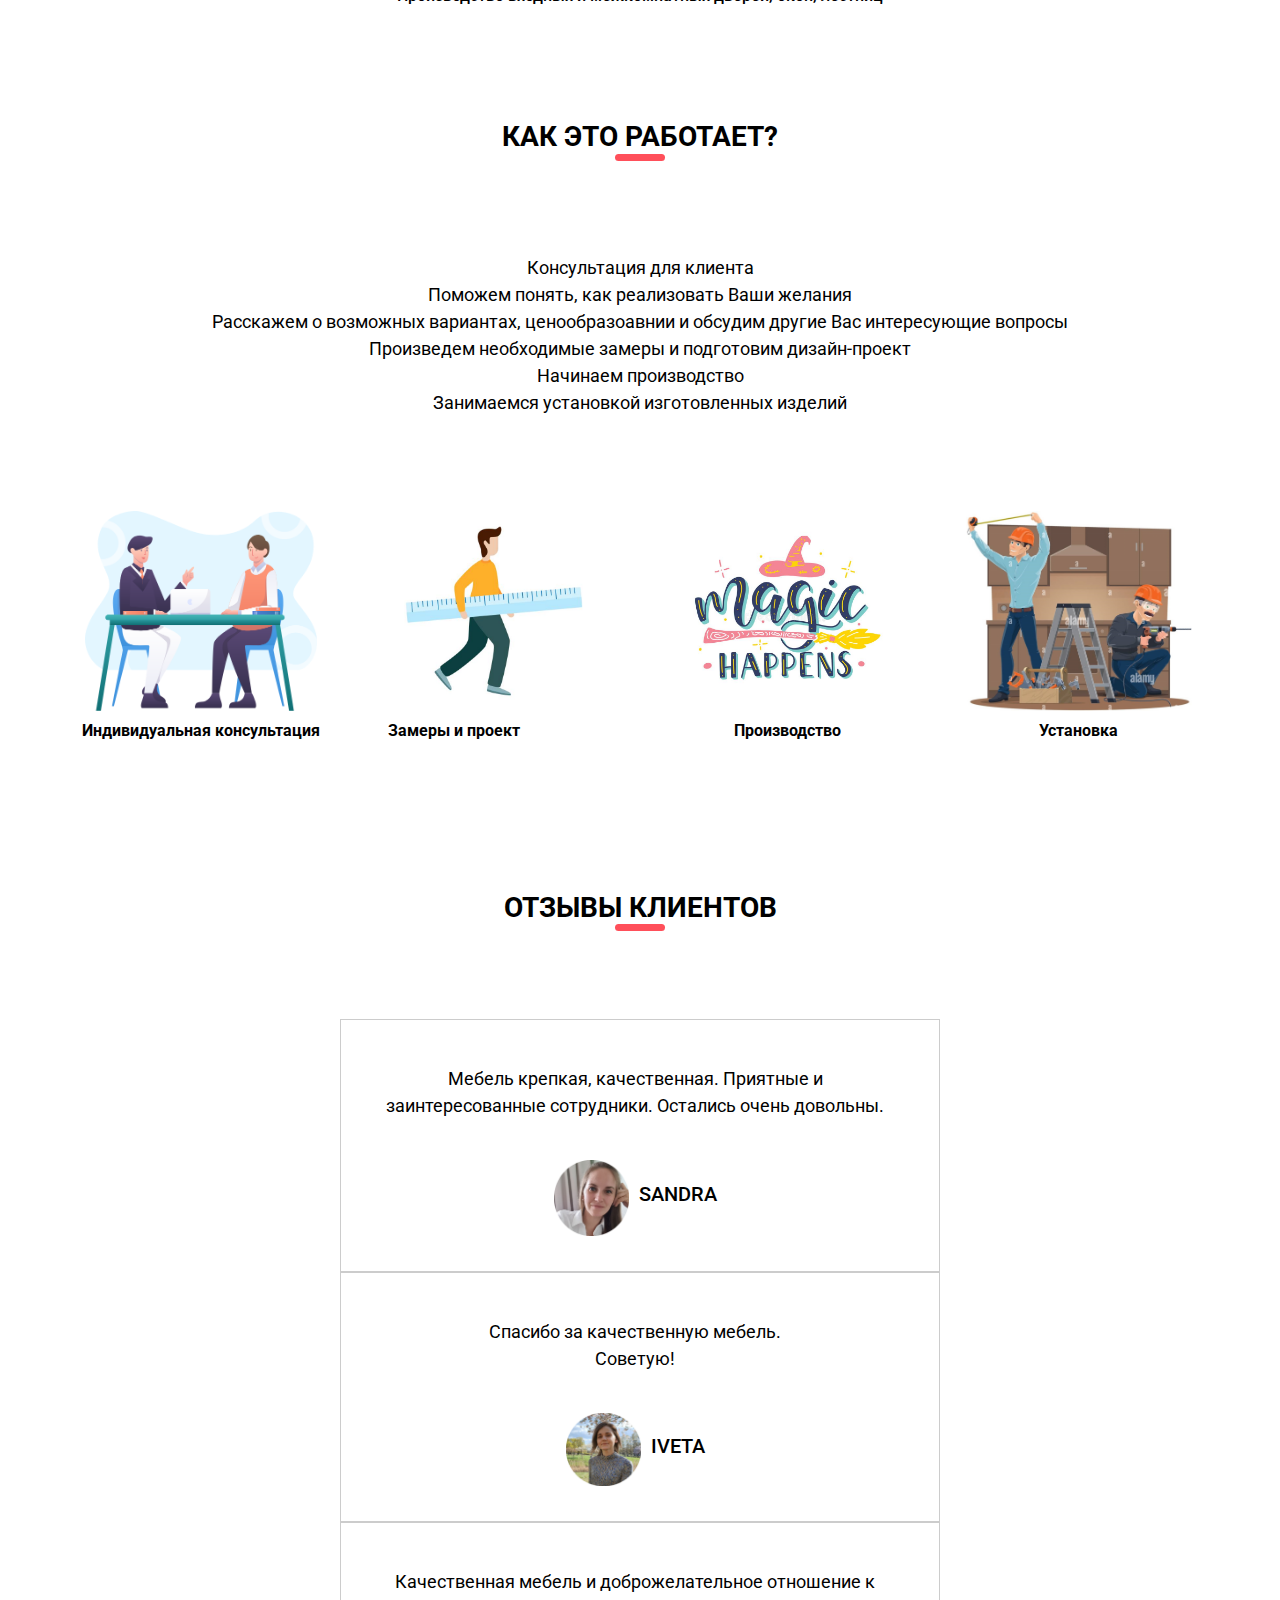
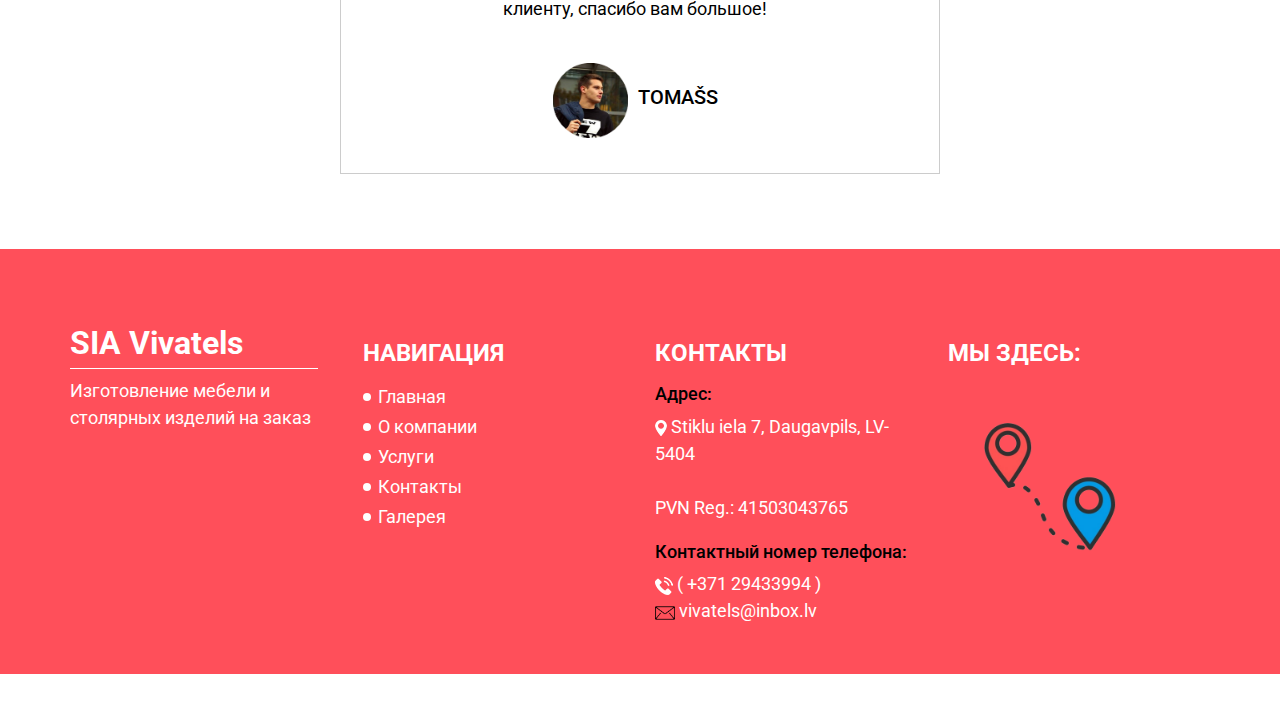
==== commit 011c59ce: "Responsive css adjustments for gallery page" ====
--- a/ru/index.html
+++ b/ru/index.html
@@ -215,7 +215,7 @@
           </h3>
         </div>
         <p class="">
-          Бесплатная консультация для любого клиента <br>
+          Консультация для клиента <br>
           Поможем понять, как реализовать Ваши желания<br>
           Расскажем о возможных вариантах, ценообразоавнии и обсудим другие Вас интересующие вопросы<br>
           Произведем необходимые замеры и подготовим дизайн-проект<br>
--- a/css/style.css
+++ b/css/style.css
@@ -2,6 +2,7 @@
   font-family: 'Roboto', sans-serif;
   color: #000000;
   background-color: #ffffff;
+  font-size: 18px;
 }
 
 .layout_padding {
@@ -731,7 +732,7 @@
   margin: 0 50px;
   line-height: 60px;
   align-items: center;
-  font-size: 15px;
+  
   cursor: pointer;
   transition: .3s;
   font-weight: bold;
--- a/css/responsive.css
+++ b/css/responsive.css
@@ -5,7 +5,7 @@
         .top-content{
             display: grid;
             grid-template-columns: repeat(3,1fr);
-            height: 100px;
+            height: 150px;
             width: 80%;
             margin: auto;
             margin-bottom: 30px;
@@ -33,7 +33,7 @@
         .top-content{
             display: grid;
             grid-template-columns: repeat(2,1fr);
-            height: 130px;
+            height: 150px;
             width: 90%;
             margin: auto;
             margin-bottom: 30px;
@@ -117,7 +117,7 @@
     .top-content{
         display: grid;
         grid-template-columns: repeat(1,1fr);
-        height: 180px;
+        height: 220px;
         width: 60%;
         margin: auto;
         margin-bottom: 30px;
@@ -127,6 +127,7 @@
     display: grid;
     height: 20%;
     line-height: 20px;
+    margin: auto;
 
   }
     .slider_section .detail-box h1 {
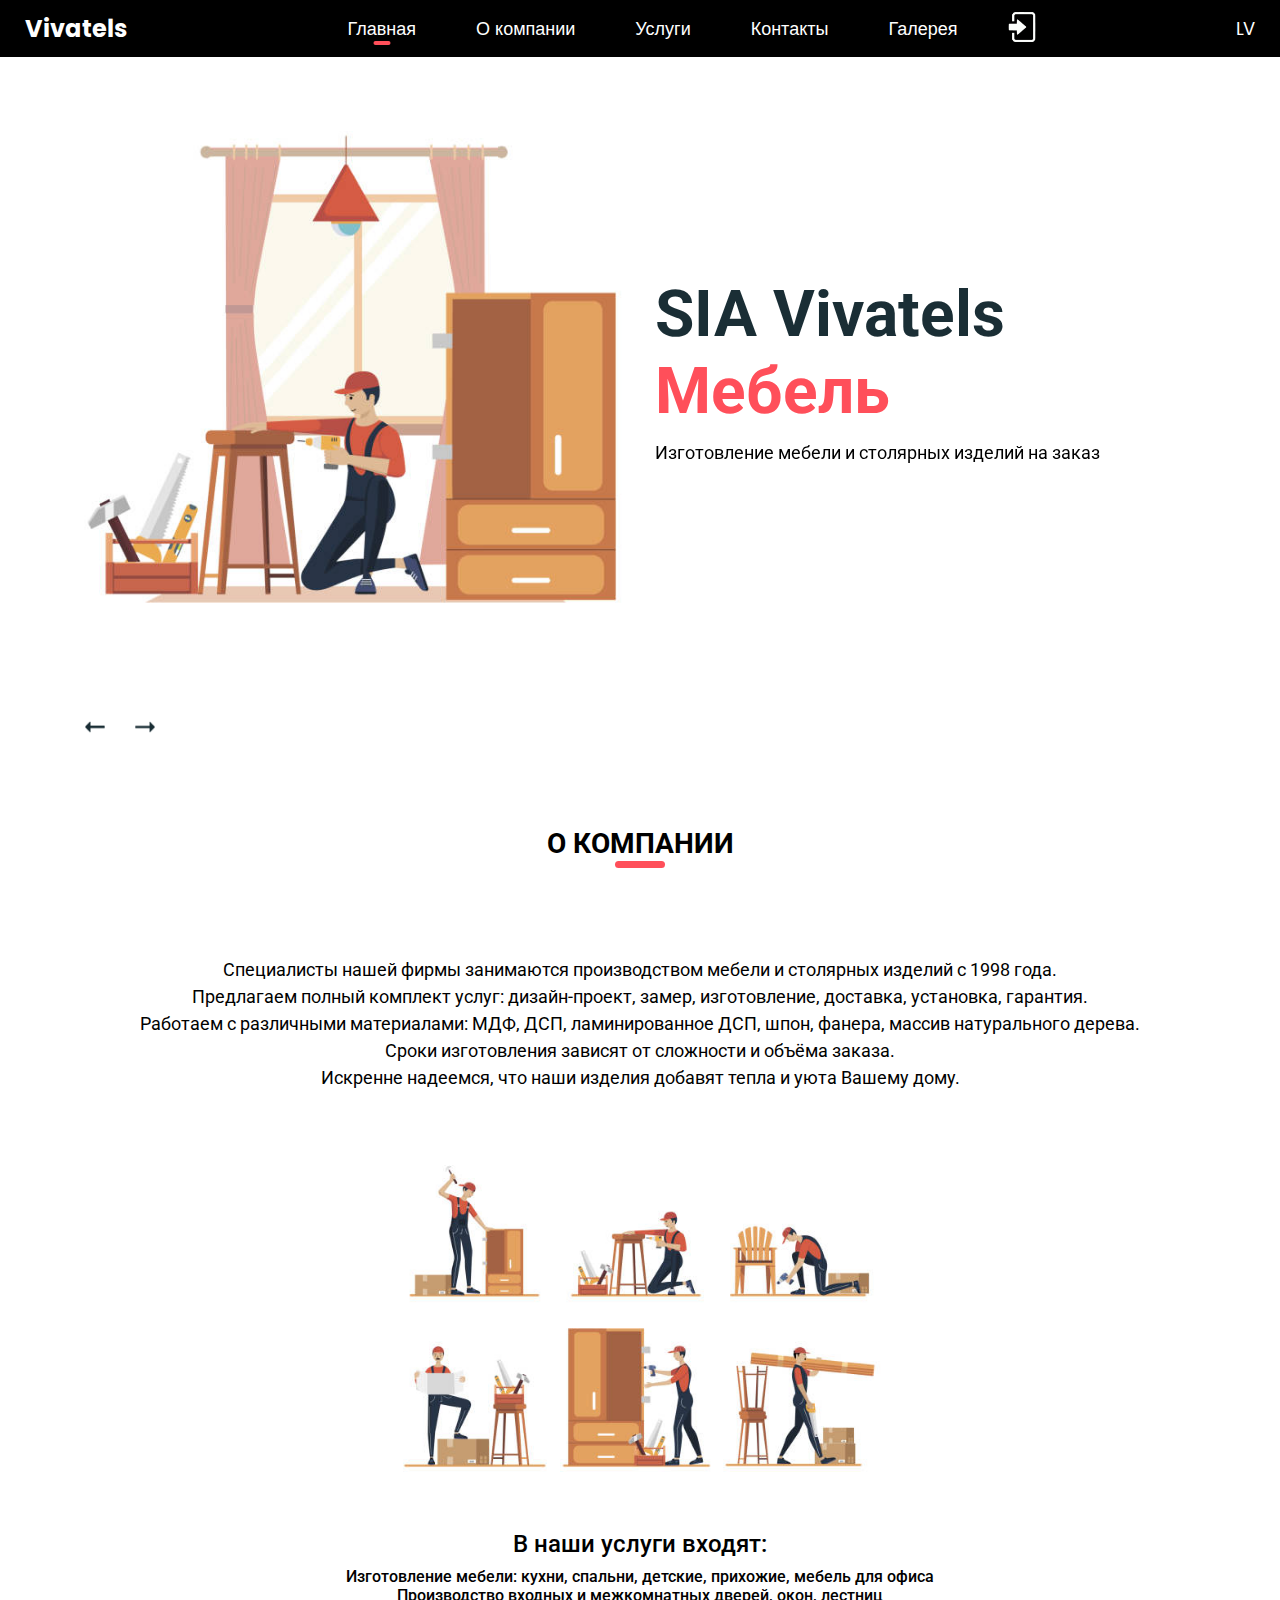
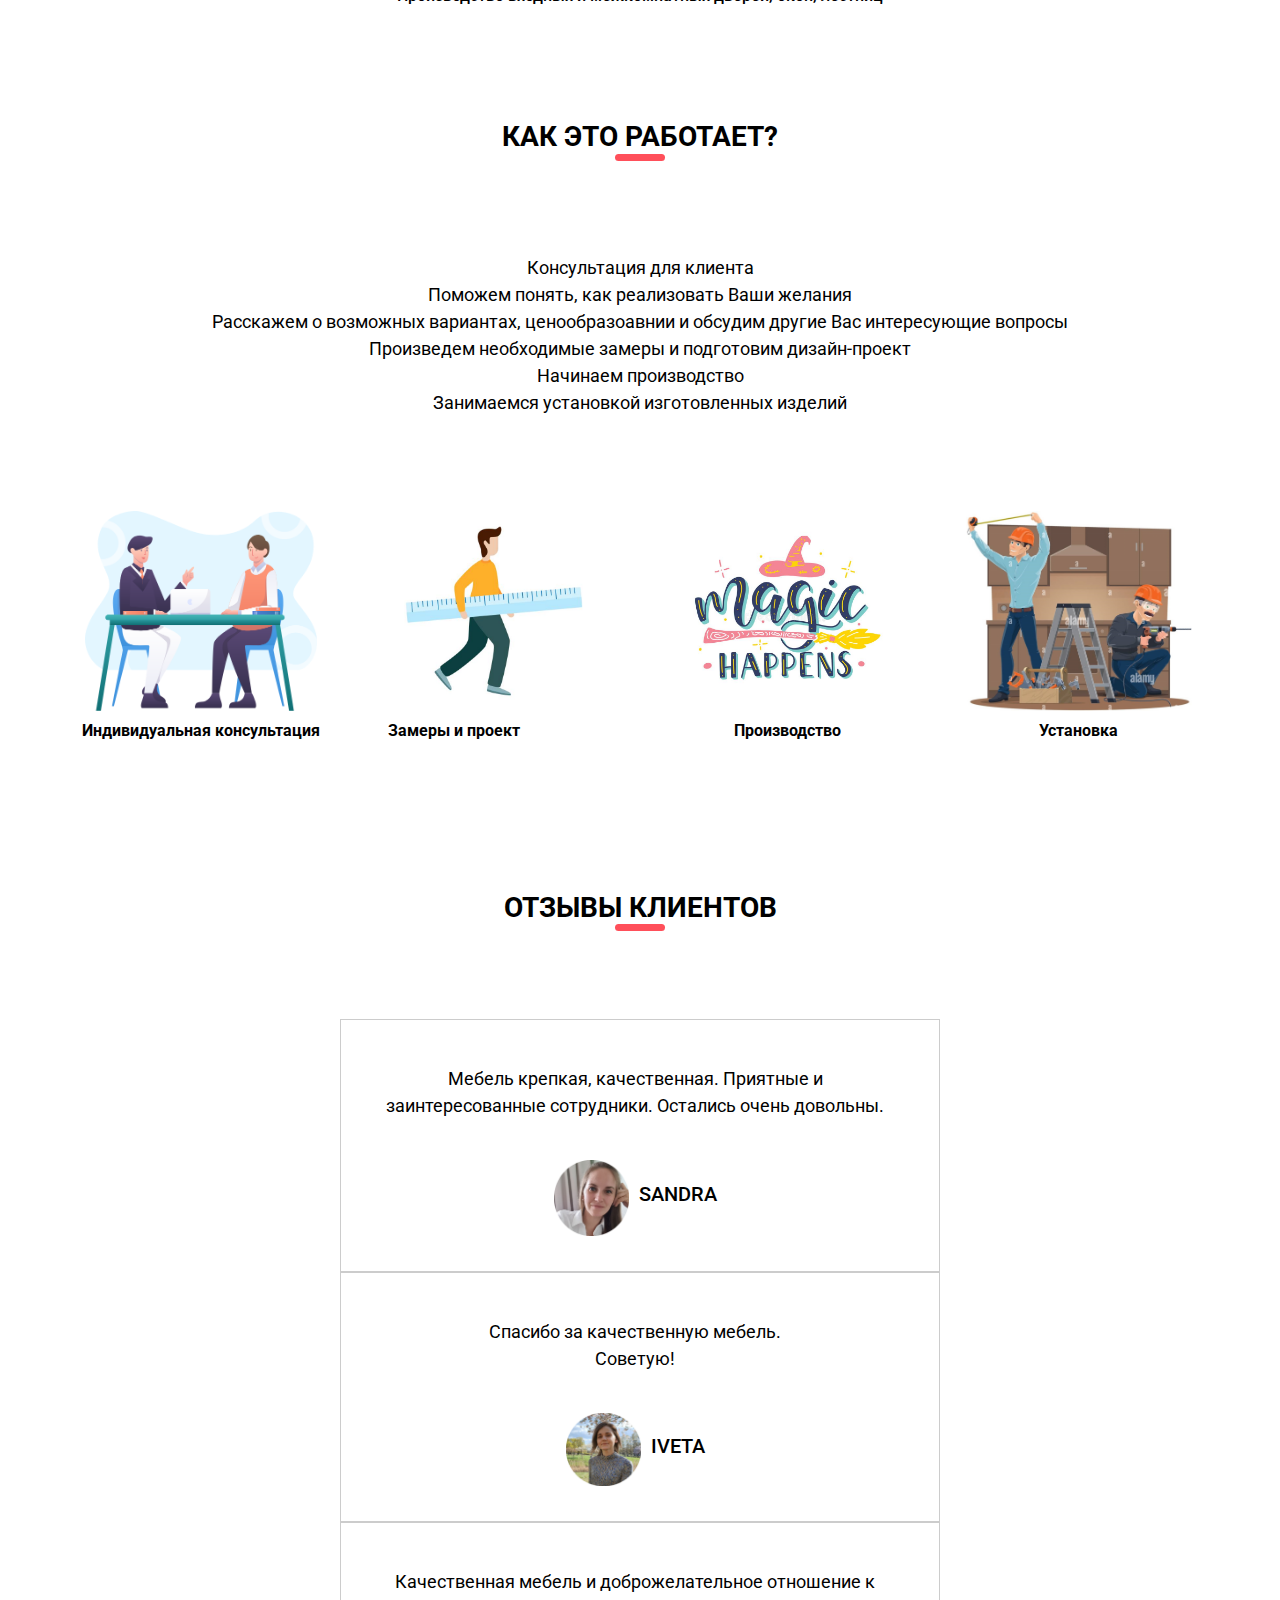
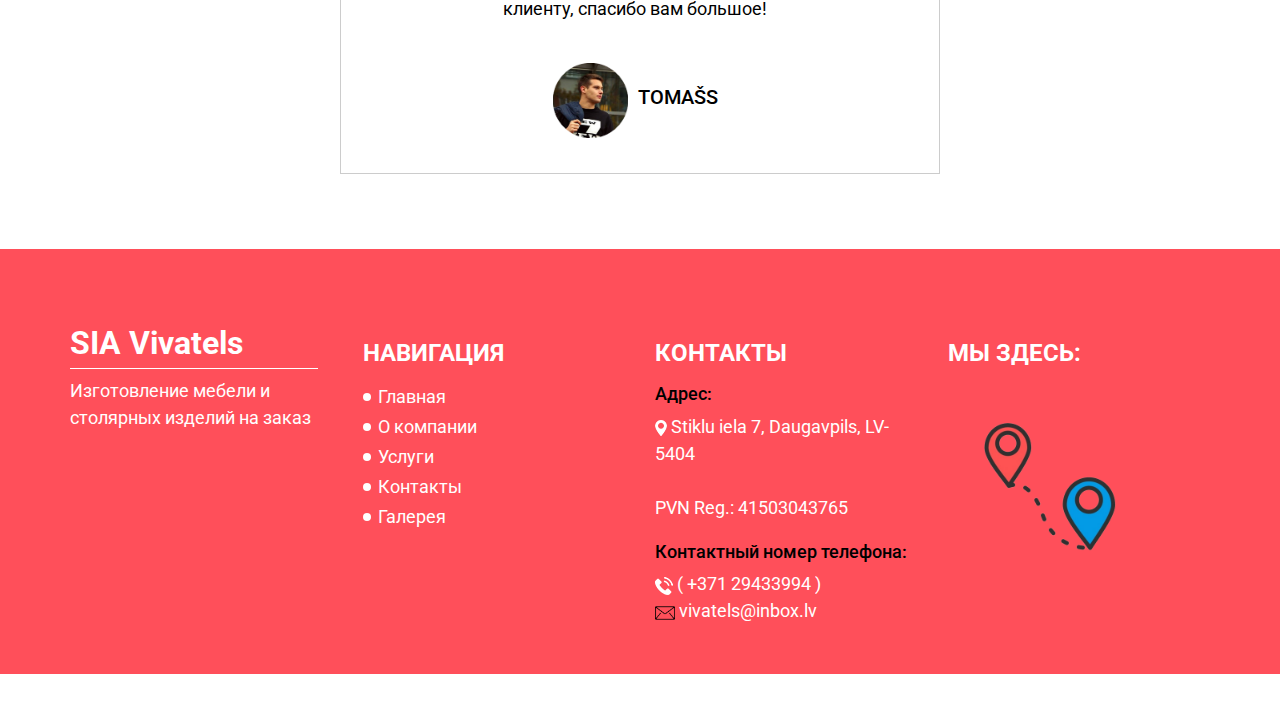
==== commit f552cdd7: "Login form and button added; gallery form adjusted" ====
--- a/ru/index.html
+++ b/ru/index.html
@@ -67,7 +67,32 @@
                 <li class="nav-item">
                   <a class="nav-link" href="gallery.html"> Галерея </a>
                 </li>
-
+                <li>
+                  <!-- Button to open the modal login form -->
+                  <img src="../images/login.png" onclick="document.getElementById('id01').style.display='block'"></img>
+
+                  <!-- The Modal -->
+                  <div id="id01" class="modal">
+                    <span onclick="document.getElementById('id01').style.display='none'"
+                  class="close" title="Close Modal">&times;</span>
+
+                    <!-- Modal Content -->
+                    <form class="modal-content animate" action="/action_page.php">
+                      <div class="container">
+                        <label for="uname"><b>Имя пользователя</b></label>
+                        <input type="text" placeholder="" name="uname" required>
+                      </div>
+                      <div class="container">
+                        <label for="psw"><b>Пароль</b></label>
+                        <input type="password" placeholder="" name="psw" required>
+                      </div>
+                      <div class="container" style="background-color:#f1f1f1">
+                        <button type="submit">Войти</button>
+                        <button type="button" onclick="document.getElementById('id01').style.display='none'" class="cancelbtn">Вернуться</button>
+                      </div>
+                    </form>
+                  </div>
+            </li>
               </ul>
             </div>
           </div>
--- a/css/style.css
+++ b/css/style.css
@@ -499,6 +499,7 @@
 }
 
 .contact_section input,
+.contact_section textarea,
 .contact_section select {
   width: 100%;
   border: 0;
@@ -513,21 +514,25 @@
 }
 
 .contact_section input::-webkit-input-placeholder,
+.contact_section textarea::-webkit-input-placeholder,
 .contact_section select::-webkit-input-placeholder {
   color: #3a3a3a;
 }
 
 .contact_section input:-ms-input-placeholder,
+.contact_section textarea:-ms-input-placeholder,
 .contact_section select:-ms-input-placeholder {
   color: #3a3a3a;
 }
 
 .contact_section input::-ms-input-placeholder,
+.contact_section textarea::-ms-input-placeholder,
 .contact_section select::-ms-input-placeholder {
   color: #3a3a3a;
 }
 
 .contact_section input::placeholder,
+.contact_section textarea::placeholder,
 .contact_section select::placeholder {
   color: #3a3a3a;
 }
@@ -729,7 +734,7 @@
   display: inline-block;
   height: 100%;
   padding: 0 0px;
-  margin: 0 50px;
+  margin: 0 35px;
   line-height: 60px;
   align-items: center;
   
@@ -754,4 +759,59 @@
 
 
 /* end gallery section*/
+
+/* Login form */
+li img{
+  width: 30px;
+  margin-top: 7px;
+  margin-left: 20px;
+  
+}
+
+/* The Modal (background) */
+.modal {
+  display: none; /* Hidden by default */
+  position: fixed; /* Stay in place */
+  z-index: 1; /* Sit on top */
+  left: 0;
+  top: 0;
+  width: 100%; /* Full width */
+  height: 100%; /* Full height */
+  overflow: auto; /* Enable scroll if needed */
+  background-color: rgb(0,0,0); /* Fallback color */
+  background-color: rgba(0,0,0,0.4); /* Black w/ opacity */
+  padding-top: 60px;
+}
+
+/* Modal Content/Box */
+.modal-content {
+  text-align: right;
+  background-color: #fefefe;
+  margin: 5px auto; /* 15% from the top and centered */
+  padding: 5px;
+  border: 1px solid #888;
+  width: 35%; /* Could be more or less, depending on screen size */
+}
+
+.modal-content button:hover {
+  background-color: #ff4f5a;
+}
+
+/* Add Zoom Animation */
+.animate {
+  -webkit-animation: animatezoom 0.6s;
+  animation: animatezoom 0.6s
+}
+
+@-webkit-keyframes animatezoom {
+  from {-webkit-transform: scale(0)}
+  to {-webkit-transform: scale(1)}
+}
+
+@keyframes animatezoom {
+  from {transform: scale(0)}
+  to {transform: scale(1)}
+}
+
+/* End login form */
 /*# sourceMappingURL=style.css.map */--- a/css/responsive.css
+++ b/css/responsive.css
@@ -1,11 +1,11 @@
-@media (max-width: 1520px) {
+@media (max-width: 1420px) {
     .gallery {
         grid-template-columns: repeat(2,1fr);
       }
         .top-content{
             display: grid;
             grid-template-columns: repeat(3,1fr);
-            height: 150px;
+            height: 110px;
             width: 80%;
             margin: auto;
             margin-bottom: 30px;
@@ -33,7 +33,7 @@
         .top-content{
             display: grid;
             grid-template-columns: repeat(2,1fr);
-            height: 150px;
+            height: 100px;
             width: 90%;
             margin: auto;
             margin-bottom: 30px;
@@ -107,6 +107,10 @@
     .client_section .client_container {
         width: 100%;
     }
+    .top-content{
+        height: 150px;
+      }
+      
 }
 
 @media (max-width: 576px) {
